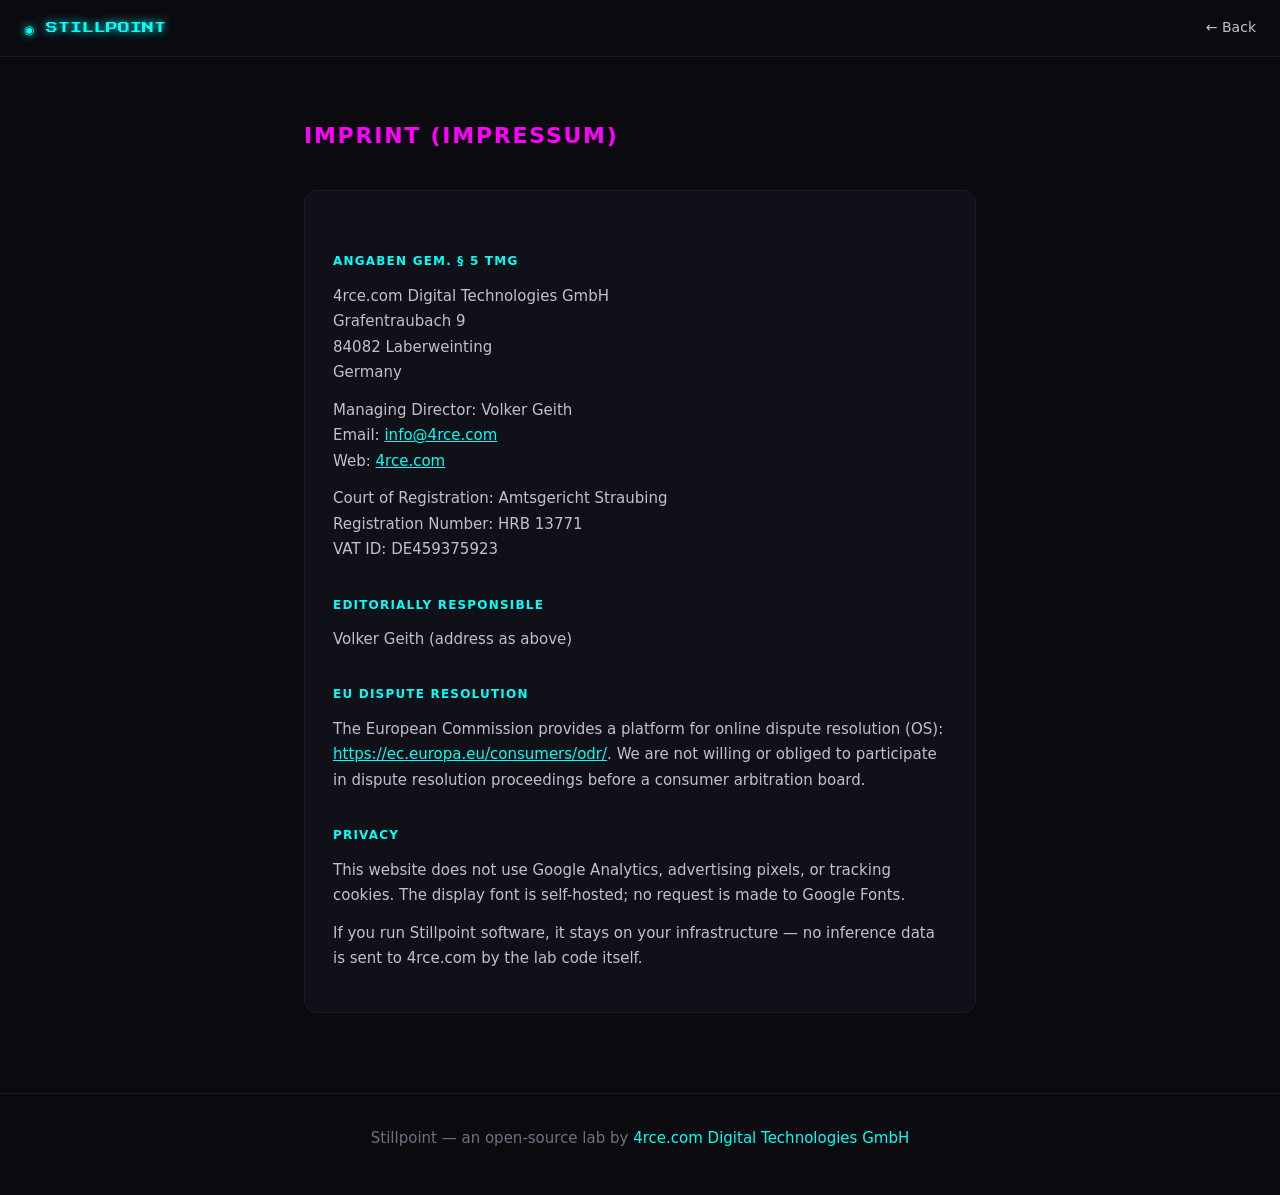
==== imprint.html @ b7e0a00e "Stillpoint website Static site for the Stillpoint lab, served by GitHub Pages at stillpointlab.dev. " ====
<!DOCTYPE html>
<html lang="en">
<head>
    <meta charset="UTF-8">
    <meta name="viewport" content="width=device-width, initial-scale=1.0">
    <title>Imprint — Stillpoint</title>
    <meta name="robots" content="noindex, follow">
    <link rel="canonical" href="https://stillpointlab.dev/imprint.html">
    <link rel="icon" type="image/svg+xml" href="data:image/svg+xml,<svg xmlns=%22http://www.w3.org/2000/svg%22 viewBox=%220 0 100 100%22><circle cx=%2250%22 cy=%2250%22 r=%2230%22 fill=%22none%22 stroke=%22%2300fff7%22 stroke-width=%226%22/><circle cx=%2250%22 cy=%2250%22 r=%228%22 fill=%22%2339ff14%22/></svg>">
    <style>
        @font-face {
            font-family: 'Press Start 2P';
            src: url('fonts/PressStart2P-Regular.ttf') format('truetype');
            font-display: swap;
        }
        *, *::before, *::after { margin: 0; padding: 0; box-sizing: border-box; }
        :root {
            --neon-green: #39ff14; --neon-cyan: #00fff7; --neon-magenta: #ff00ff;
            --dark: #0a0a0f; --dark-card: #101018; --border: #1a1a2e;
            --text: #c0c0d0; --text-dim: #707085;
            --pixel: 'Press Start 2P', ui-monospace, Menlo, Consolas, monospace;
        }
        body {
            font-family: -apple-system, BlinkMacSystemFont, 'Segoe UI', system-ui, sans-serif;
            background: var(--dark); color: var(--text); line-height: 1.7;
        }
        nav {
            padding: 16px 24px; border-bottom: 1px solid var(--border);
            display: flex; align-items: center; justify-content: space-between;
        }
        nav .logo {
            font-family: var(--pixel); font-size: 12px; color: var(--neon-cyan);
            text-shadow: 0 0 10px var(--neon-cyan); text-decoration: none;
        }
        nav a { color: var(--text); text-decoration: none; font-size: 14px; }
        nav a.back:hover { color: var(--neon-green); }
        main { max-width: 720px; margin: 0 auto; padding: 60px 24px 80px; }
        h1 {
            font-size: 22px; letter-spacing: 0.08em; text-transform: uppercase;
            color: var(--neon-magenta); margin-bottom: 36px;
        }
        h2 {
            font-size: 12px; letter-spacing: 0.1em; text-transform: uppercase;
            color: var(--neon-cyan); margin: 32px 0 12px;
        }
        p { font-size: 15px; margin-bottom: 12px; }
        a { color: var(--neon-cyan); }
        .card {
            background: var(--dark-card); border: 1px solid var(--border);
            border-radius: 12px; padding: 28px;
        }
        footer {
            border-top: 1px solid var(--border); padding: 32px 24px;
            text-align: center; font-size: 13px; color: var(--text-dim);
        }
        footer a { color: var(--neon-cyan); text-decoration: none; }
    </style>
</head>
<body>
    <nav>
        <a class="logo" href="index.html">◉ STILLPOINT</a>
        <a class="back" href="index.html">← Back</a>
    </nav>
    <main>
        <h1>Imprint (Impressum)</h1>
        <div class="card">
            <h2>Angaben gem. § 5 TMG</h2>
            <p>
                4rce.com Digital Technologies GmbH<br>
                Grafentraubach 9<br>
                84082 Laberweinting<br>
                Germany
            </p>
            <p>
                Managing Director: Volker Geith<br>
                Email: <a href="mailto:info@4rce.com">info@4rce.com</a><br>
                Web: <a href="https://4rce.com">4rce.com</a>
            </p>
            <p>
                Court of Registration: Amtsgericht Straubing<br>
                Registration Number: HRB 13771<br>
                VAT ID: DE459375923
            </p>
            <h2>Editorially responsible</h2>
            <p>Volker Geith (address as above)</p>
            <h2>EU dispute resolution</h2>
            <p>
                The European Commission provides a platform for online dispute resolution (OS):
                <a href="https://ec.europa.eu/consumers/odr/" rel="noopener noreferrer">https://ec.europa.eu/consumers/odr/</a>.
                We are not willing or obliged to participate in dispute resolution proceedings
                before a consumer arbitration board.
            </p>
            <h2>Privacy</h2>
            <p>
                This website does not use Google Analytics, advertising pixels, or tracking cookies.
                The display font is self-hosted; no request is made to Google Fonts.
            </p>
            <p>
                If you run Stillpoint software, it stays on your infrastructure — no inference
                data is sent to 4rce.com by the lab code itself.
            </p>
        </div>
    </main>
    <footer>
        <p>Stillpoint — an open-source lab by <a href="https://4rce.com">4rce.com Digital Technologies GmbH</a></p>
    </footer>
</body>
</html>
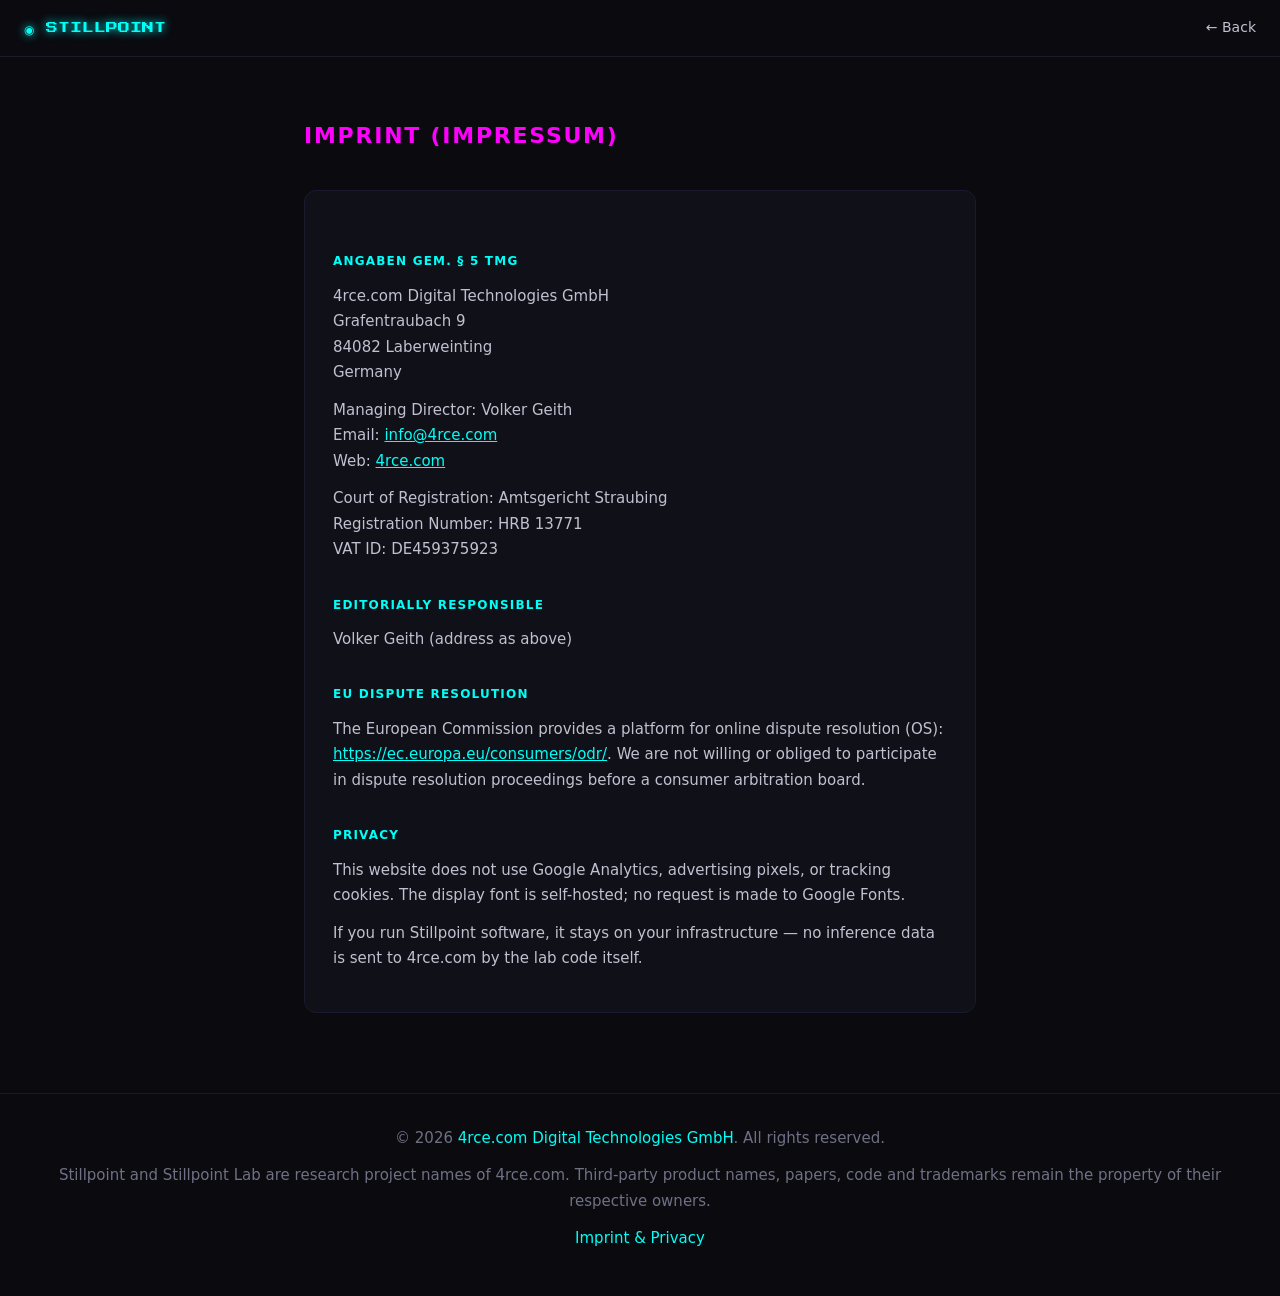
==== commit c8332924: "site: publish scientific whitepapers and SEO Co-authored-by: Cursor <cursoragent@cursor.com>" ====
--- a/imprint.html
+++ b/imprint.html
@@ -102,7 +102,9 @@
         </div>
     </main>
     <footer>
-        <p>Stillpoint — an open-source lab by <a href="https://4rce.com">4rce.com Digital Technologies GmbH</a></p>
+        <p>© 2026 <a href="https://4rce.com">4rce.com Digital Technologies GmbH</a>. All rights reserved.</p>
+        <p>Stillpoint and Stillpoint Lab are research project names of 4rce.com. Third-party product names, papers, code and trademarks remain the property of their respective owners.</p>
+        <p><a href="imprint.html">Imprint &amp; Privacy</a></p>
     </footer>
 </body>
 </html>
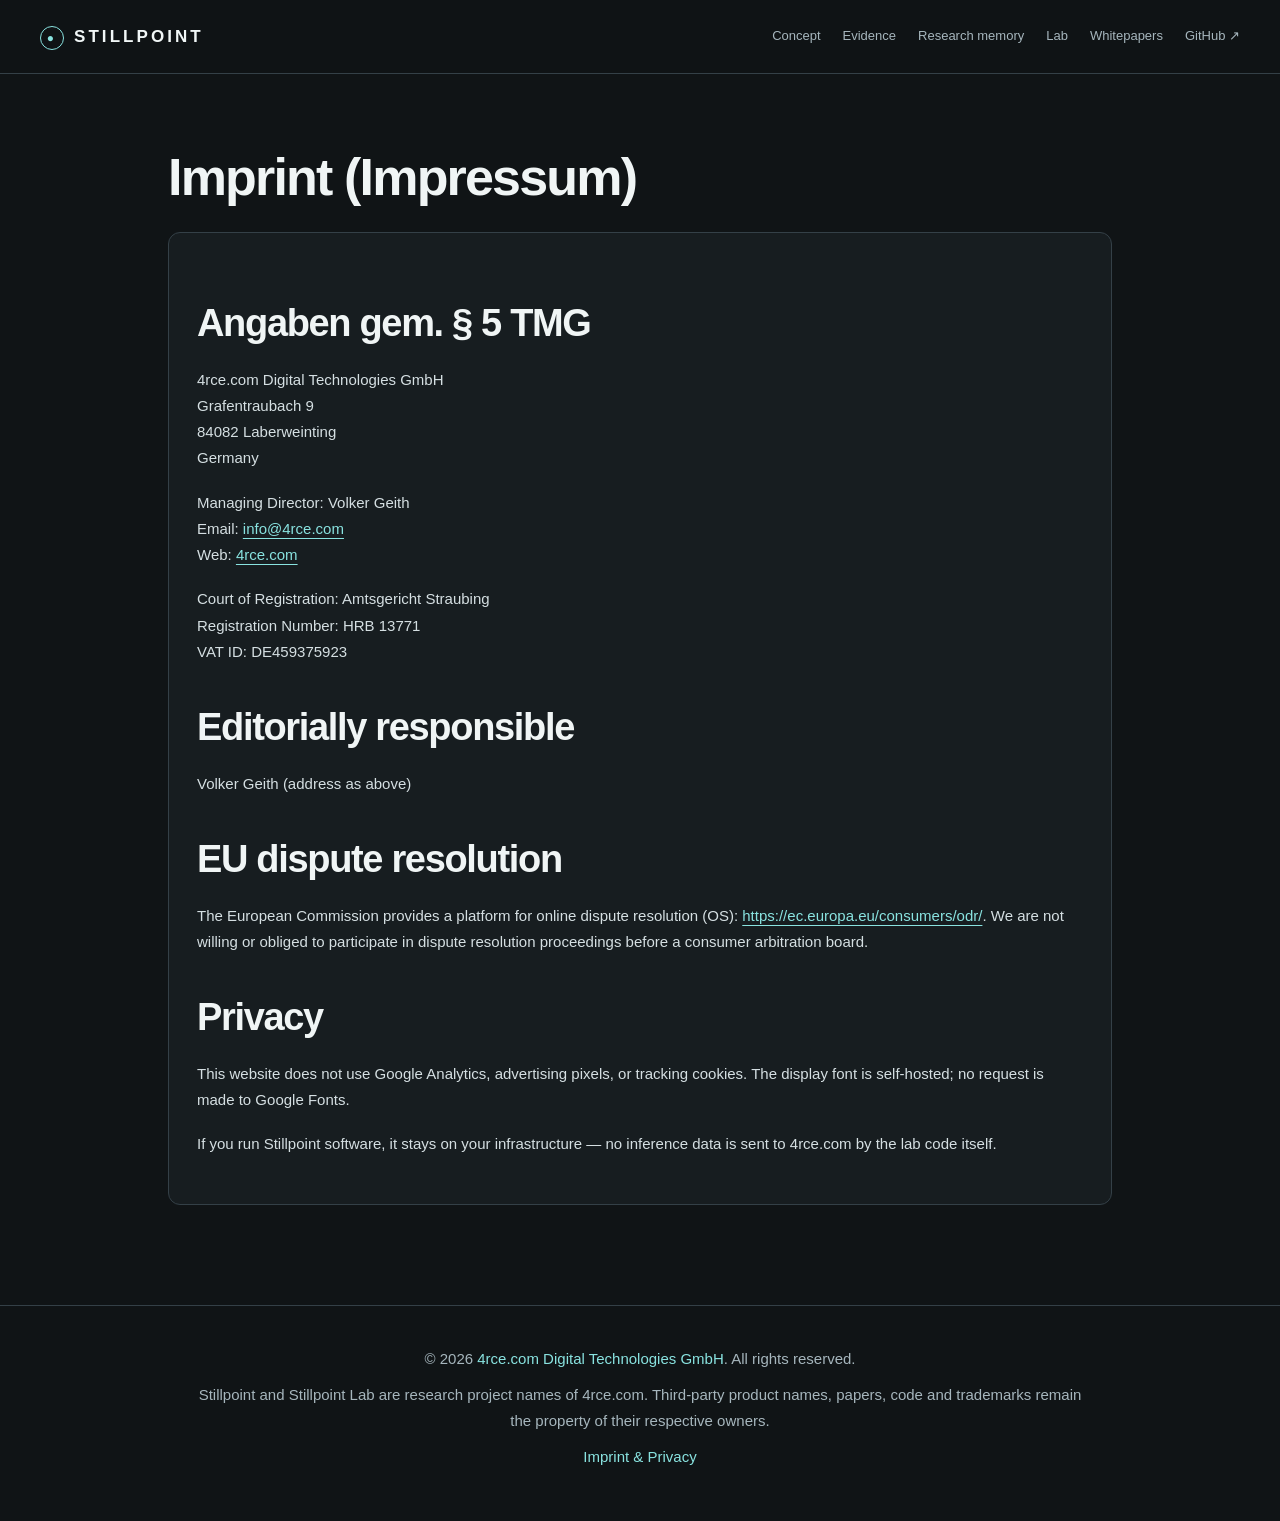
==== commit 0adb137f: "Redesign Stillpoint with interactive living context and consistent evidence Co-authored-by: Cursor <" ====
--- a/imprint.html
+++ b/imprint.html
@@ -55,13 +55,17 @@
         }
         footer a { color: var(--neon-cyan); text-decoration: none; }
     </style>
+    <link rel="stylesheet" href="site.css">
+    <script src="site.js" defer></script>
 </head>
 <body>
-    <nav>
-        <a class="logo" href="index.html">◉ STILLPOINT</a>
-        <a class="back" href="index.html">← Back</a>
+    <a class="skip-link" href="#main">Skip to content</a>
+    <nav class="site-nav" aria-label="Main navigation">
+        <a class="logo" href="index.html" aria-label="Stillpoint home"><span class="logo-symbol" aria-hidden="true">●</span>STILLPOINT</a>
+        <button class="nav-toggle" type="button" aria-expanded="false" aria-controls="site-links" hidden>Menu</button>
+        <div class="links" id="site-links"><a href="index.html#concept">Concept</a><a href="index.html#why">Evidence</a><a href="index.html#research-memory">Research memory</a><a href="index.html#lab">Lab</a><a href="whitepapers.html">Whitepapers</a><a href="https://github.com/dl4rce/lmcache-hybrid-gdn-restore-fix">GitHub ↗</a></div>
     </nav>
-    <main>
+    <main id="main" tabindex="-1">
         <h1>Imprint (Impressum)</h1>
         <div class="card">
             <h2>Angaben gem. § 5 TMG</h2>
--- a/site.css
+++ b/site.css
@@ -0,0 +1,196 @@
+/* Stillpoint shared design system. Static, local assets; no framework or remote fonts. */
+:root {
+  color-scheme: dark;
+  --dark: #101416; --dark-card: #171d20; --card: #171d20; --border: #344047;
+  --text: #d5dfe2; --text-dim: #a6b6bd; --dim: #a6b6bd;
+  --cyan: #89e3e0; --green: #a4daca; --magenta: #e6f0ef; --yellow: #d9c499; --orange: #d4b699;
+  --neon-cyan: var(--cyan); --neon-green: var(--green); --neon-magenta: var(--magenta);
+  --neon-yellow: var(--yellow); --neon-orange: var(--orange);
+  --mono: ui-monospace, 'SF Mono', Menlo, Consolas, monospace;
+  --pixel: -apple-system, BlinkMacSystemFont, 'Segoe UI', sans-serif;
+}
+*, *::before, *::after { box-sizing: border-box; }
+html { scroll-behavior: smooth; scroll-padding-top: 110px; }
+body { margin: 0; font-family: -apple-system, BlinkMacSystemFont, 'Segoe UI', sans-serif; background: var(--dark); color: var(--text); line-height: 1.75; }
+[hidden] { display: none !important; }
+a { color: var(--cyan); text-underline-offset: 4px; overflow-wrap: anywhere; }
+a:hover { color: #edffff; }
+button { font: inherit; cursor: pointer; }
+a:focus-visible, button:focus-visible, input:focus-visible, [tabindex]:focus-visible { outline: 2px solid var(--cyan); outline-offset: 5px; }
+[id] { scroll-margin-top: 110px; }
+.skip-link { position: fixed; top: 8px; left: 16px; z-index: 200; padding: 12px 20px; background: var(--cyan); color: #101416; transform: translateY(-160%); }
+.skip-link:focus { transform: none; }
+nav.site-nav { position: sticky; inset: 0 0 auto; z-index: 100; display: flex; align-items: center; justify-content: space-between; gap: 24px; padding: 18px max(24px, calc((100vw - 1200px) / 2)); background: #101416f2; backdrop-filter: blur(16px); border-bottom: 1px solid var(--border); }
+nav.site-nav .logo { font-family: var(--pixel); font-size: 17px; font-weight: 650; letter-spacing: .18em; color: #f1f7f7; text-decoration: none; text-shadow: none; white-space: nowrap; }
+.logo-symbol { display: inline-grid; place-items: center; width: 24px; height: 24px; margin-right: 10px; border: 1px solid var(--cyan); border-radius: 50%; color: var(--cyan); font-size: 12px; }
+nav.site-nav .links { display: flex; align-items: center; flex-wrap: wrap; gap: 6px 22px; }
+nav.site-nav .links a { margin: 0; padding: 7px 0; color: var(--text-dim); font-size: 13px; text-decoration: none; }
+nav.site-nav .links a:hover, nav.site-nav .links a[aria-current] { color: #fff; }
+.nav-toggle { color: var(--text); background: transparent; border: 1px solid var(--border); padding: 8px 14px; border-radius: 6px; }
+main { max-width: 1000px; margin: 0 auto; padding: 72px 28px 100px; min-width: 0; }
+main.home { max-width: none; padding: 0; }
+h1, h2, h3 { color: #f0f5f5; text-shadow: none; letter-spacing: -.035em; text-transform: none; line-height: 1.2; }
+h1 { font-size: clamp(32px, 4.5vw, 52px); font-weight: 550; margin: 0 0 24px; }
+h2 { font-size: clamp(26px, 3.5vw, 38px); font-weight: 550; margin: 40px 0 20px; }
+h3 { font-size: 20px; font-weight: 600; }
+p { margin: 0 0 18px; }
+.home > section { max-width: 1200px; margin: 0 auto; padding: 84px 28px; border-bottom: 1px solid var(--border); }
+.home h2 { text-align: left; margin: 8px 0 20px; }
+.eyebrow, .section-kicker { font: 11px/1.6 var(--mono); letter-spacing: .14em; text-transform: uppercase; color: var(--cyan); margin-bottom: 24px; }
+.section-sub, .lede { color: var(--text-dim); max-width: 720px; font-size: 17px; margin-bottom: 32px; }
+.btn, .download { display: inline-flex; align-items: center; justify-content: center; gap: 12px; padding: 12px 20px; border: 1px solid var(--cyan); border-radius: 5px; background: var(--cyan); color: #102124; text-decoration: none; font-size: 14px; font-weight: 600; box-shadow: none; }
+.btn:hover, .download:hover { background: #b8f2ed; color: #102124; box-shadow: none; }
+.btn-secondary { background: transparent; color: var(--text); border-color: var(--border); }
+.btn-secondary:hover { background: #263438; color: #fff; }
+.cta-row { display: flex; flex-wrap: wrap; gap: 12px; margin: 28px 0; }
+.home .hero { display: grid; grid-template-columns: 1fr 1.15fr; gap: 48px; align-items: center; min-height: 760px; padding-top: 64px; padding-bottom: 64px; }
+.hero h1 { font-size: clamp(46px, 5.2vw, 74px); line-height: 1.04; max-width: 560px; margin-bottom: 28px; }
+.hero h1 em { font-style: normal; color: var(--cyan); }
+.hero .sub { font-size: 18px; max-width: 470px; color: var(--text-dim); }
+.hero-proof { border-top: 1px solid var(--border); padding-top: 20px; font-size: 13px; max-width: 440px; color: var(--text-dim); }
+.hero-proof strong { color: var(--green); }
+.context-figure { margin: 0; min-width: 0; border: 1px solid var(--border); border-radius: 14px; background: #141b1e; overflow: hidden; }
+.figure-head { display: flex; justify-content: space-between; gap: 16px; padding: 18px 22px; border-bottom: 1px solid var(--border); font: 10px var(--mono); letter-spacing: .1em; text-transform: uppercase; color: var(--text-dim); }
+.figure-head span:first-child { color: var(--cyan); }
+.context-scene { height: 360px; position: relative; perspective: 950px; overflow: hidden; background: radial-gradient(ellipse at 50% 50%, #21404666, transparent 65%), linear-gradient(#9ac1c508 1px, transparent 1px), linear-gradient(90deg, #9ac1c508 1px, transparent 1px); background-size: auto, 32px 32px, 32px 32px; }
+.scene-label { position: absolute; left: 22px; top: 18px; font: 11px var(--mono); color: var(--text-dim); z-index: 2; }
+.runtime-world { position: absolute; left: 50%; top: 43%; width: 240px; height: 170px; margin: -85px -120px; transform-style: preserve-3d; transform: rotateX(54deg) rotateZ(-28deg); transition: opacity .5s, transform .7s; }
+.recurrent-core { position: absolute; width: 76px; height: 76px; top: 47px; left: 22px; transform-style: preserve-3d; transform: translateZ(45px); }
+.core-face { position: absolute; inset: 0; border: 1px solid #b6faf3; background: #367a7cbb; box-shadow: inset 0 0 28px #97e9dc22; }
+.core-face.front { transform: translateZ(38px); }
+.core-face.back { transform: translateZ(-38px); }
+.core-face.left { transform: rotateY(90deg) translateZ(-38px); }
+.core-face.right { transform: rotateY(90deg) translateZ(38px); }
+.core-face.top { transform: rotateX(90deg) translateZ(38px); }
+.core-face.bottom { transform: rotateX(90deg) translateZ(-38px); }
+.kv-layer { position: absolute; left: 122px; top: 30px; width: 114px; height: 120px; border: 1px solid #b5c6da99; background: linear-gradient(135deg, #adbed826, #adbed805); transform: translateZ(var(--z)); transition: width .65s, opacity .5s; }
+.kv-layer:nth-child(2) { --z: -24px; }
+.kv-layer:nth-child(3) { --z: 0px; }
+.kv-layer:nth-child(4) { --z: 24px; }
+.kv-layer:nth-child(5) { --z: 48px; }
+.kv-layer:nth-child(6) { --z: 72px; }
+.context-scene[data-volume="short"] .kv-layer { width: 64px; }
+.context-scene[data-volume="short"] .kv-layer:nth-child(n+5) { opacity: 0; }
+.context-scene[data-step="select"] .runtime-world { opacity: .28; }
+.context-scene[data-step="restart"] .runtime-world { opacity: 0; transform: rotateX(54deg) rotateZ(-28deg) translateZ(-40px); }
+.engine-off { position: absolute; top: 40%; left: 0; right: 0; text-align: center; color: var(--text-dim); opacity: 0; font: 13px var(--mono); }
+.context-scene[data-step="restart"] .engine-off { opacity: 1; }
+.disk-checkpoint { position: absolute; left: 50%; bottom: 23px; transform: translateX(-50%); width: 78%; border: 1px dashed #526268; border-radius: 6px; padding: 12px 16px; background: #151d20; font: 11px/1.6 var(--mono); color: var(--text-dim); }
+.disk-checkpoint strong { color: var(--text-dim); font-weight: 500; }
+.checkpoint-payload { display: flex; gap: 12px; margin-top: 6px; visibility: hidden; }
+.checkpoint-payload span { border: 1px solid #6eb8b2; border-radius: 2px; padding: 2px 8px; color: var(--cyan); }
+.context-scene[data-step="persist"] .disk-checkpoint, .context-scene[data-step="restart"] .disk-checkpoint, .context-scene[data-step="restore"] .disk-checkpoint { border-style: solid; border-color: #6eb8b2; }
+.context-scene[data-step="persist"] .checkpoint-payload, .context-scene[data-step="restart"] .checkpoint-payload, .context-scene[data-step="restore"] .checkpoint-payload { visibility: visible; }
+.diagram-legend { display: flex; gap: 20px; flex-wrap: wrap; padding: 0 22px 16px; color: var(--text-dim); font-size: 11px; }
+.diagram-legend span::before { content: ''; display: inline-block; width: 8px; height: 8px; background: var(--cyan); margin-right: 7px; }
+.diagram-legend span:last-child::before { background: #b5c6da; }
+.diagram-controls { padding: 18px 22px; border-top: 1px solid var(--border); }
+.context-steps { display: flex; flex-wrap: wrap; gap: 6px; margin-bottom: 16px; }
+.context-steps button { flex: 1; min-width: 67px; padding: 9px 4px; border: 1px solid var(--border); border-radius: 4px; font-size: 11px; color: var(--text-dim); background: transparent; }
+.context-steps button[aria-pressed="true"] { color: #112123; background: var(--cyan); border-color: var(--cyan); }
+.volume-control { display: flex; align-items: center; flex-wrap: wrap; gap: 10px; font-size: 11px; color: var(--text-dim); }
+.volume-control button, .motion-control { padding: 6px 10px; border: 1px solid var(--border); border-radius: 4px; background: #1b272c; color: var(--text); font-size: 11px; }
+.context-figure figcaption { margin: 0; padding: 0 22px 22px; min-height: 114px; font-size: 12px; color: var(--text-dim); }
+.context-figure figcaption strong { display: block; color: #ecf7f6; margin-bottom: 5px; font-size: 14px; }
+.motion-control { margin: 14px 0 0; }
+.evidence-layout { display: grid; grid-template-columns: 1.5fr 1fr; gap: 32px; }
+.evidence-chart { margin: 0; padding: 30px; background: var(--card); border: 1px solid var(--border); border-radius: 10px; }
+.bar-row { margin: 20px 0 26px; }
+.bar-label { display: flex; justify-content: space-between; flex-wrap: wrap; gap: 8px; font-size: 14px; margin-bottom: 10px; }
+.bar-label strong { color: #eef5f5; font: 18px var(--mono); }
+.bar-track { height: 20px; background: #273237; border-radius: 3px; overflow: hidden; }
+.bar { height: 100%; background: #91a7b0; width: 100%; }
+.bar.restored { width: 13.1339%; background: var(--cyan); }
+.evidence-chart figcaption { font-size: 12px; color: var(--text-dim); }
+.evidence-summary { padding: 12px 0; }
+.evidence-summary .metric { font-size: 68px; font-weight: 450; letter-spacing: -.06em; color: var(--cyan); line-height: 1.1; }
+.evidence-summary p { color: var(--text-dim); font-size: 14px; }
+.evidence-summary ul { padding-left: 20px; font-size: 14px; }
+.evidence-context, .boundary-note { margin-top: 28px; padding: 20px 24px; border-left: 2px solid #68898b; background: #182226; color: var(--text-dim); font-size: 14px; }
+.concept-grid, .why-grid, .pipeline { display: grid; grid-template-columns: repeat(2, minmax(0, 1fr)); gap: 24px; }
+.concept-card, .why-card, .pipe-node { border: 1px solid var(--border); background: var(--card); border-radius: 9px; padding: 28px; }
+.concept-card h3, .why-card h3, .pipe-node h3 { margin: 0 0 14px; }
+.concept-card p, .why-card p, .pipe-node p { color: var(--text-dim); font-size: 15px; margin: 0; }
+.pipeline { grid-template-columns: repeat(3, minmax(0, 1fr)); }
+.pipe-node .step-number { font: 12px var(--mono); color: var(--cyan); display: block; margin-bottom: 25px; }
+.pipe-badge { display: inline-block; margin-top: 20px; border-top: 1px solid var(--border); padding-top: 12px; color: var(--cyan); font: 11px var(--mono); }
+.memory-intro { text-align: left; margin: 0 0 36px; max-width: 740px; }
+.memory-scene { background: radial-gradient(ellipse at 50% 50%, #244044 0%, #172024 45%, #101416 75%); border: 1px solid var(--border); height: 390px; }
+.memory-scene::after { background: linear-gradient(transparent 85%, #101416); }
+.memory-axis { background: radial-gradient(circle, #d5f5f2, #7ebcb988 15%, #73bbb530 45%, transparent 70%); box-shadow: 0 0 35px #6cd6c733; }
+.memory-orbit.second { border-color: #9bb7c560; }
+.second .memory-signal { background: #b5d4d6; box-shadow: 0 0 15px #81b7b9; }
+.memory-label.bottom { color: #b2c7cc; }
+.memory-world, .memory-orbit { animation-play-state: paused; }
+.motion-enabled .memory-scene.in-view:not(.paused) .memory-world, .motion-enabled .memory-scene.in-view:not(.paused) .memory-orbit { animation-play-state: running; }
+.memory-boundary { background: #182226; border-color: #68898b; }
+.lab-box { border: 0; padding: 0; }
+.lab-box > p { max-width: 740px; }
+.patch-box { background: var(--card); border: 1px solid var(--border); border-radius: 9px; padding: 28px; margin: 28px 0; }
+.patch-head { font: 12px/1.6 var(--mono); color: var(--cyan); margin-bottom: 16px; }
+.patch-box p { font-size: 15px; color: var(--text-dim); }
+.patch-box strong { color: #e8f0f1; }
+.patch-sha { display: flex; flex-wrap: wrap; gap: 8px; border-top: 1px solid var(--border); padding-top: 18px; font: 12px/1.8 var(--mono); }
+.pin-list { display: grid; gap: 10px; }
+.pin-item { display: flex; justify-content: space-between; gap: 18px; padding: 20px 0; border-top: 1px solid var(--border); font-size: 14px; }
+.pin-id { font: 12px var(--mono); color: var(--cyan); margin-right: 16px; }
+.status-done { color: var(--green); white-space: nowrap; }
+.status-active, .status-next { color: var(--text-dim); white-space: nowrap; }
+.table-scroll { overflow-x: auto; max-width: 100%; margin: 20px 0; border: 1px solid var(--border); border-radius: 6px; }
+.table-scroll table { min-width: 620px; width: 100%; margin: 0; font-size: 12px; border-collapse: collapse; }
+.table-scroll th, .table-scroll td { padding: 12px 14px; border-bottom: 1px solid var(--border); }
+.table-scroll th { color: #c0d0d5; font-size: 11px; }
+.card, .executive, .paper, .setup, .abstract, .credit, .note { border-color: var(--border); }
+.card, .result-card { padding: 28px; }
+.executive h2, .result-card h2, .paper h2 { font-size: 23px; letter-spacing: -.025em; }
+.principle, .note { background: #25251f; color: #d9c499; border-color: #67604e; }
+footer { border-top: 1px solid var(--border); padding: 40px 28px; text-align: center; color: var(--text-dim); font-size: 12px; }
+footer p { max-width: 900px; margin: 0 auto 10px; }
+footer a { color: var(--cyan); }
+.no-motion *, .no-motion *::before, .no-motion *::after { transition: none !important; animation-play-state: paused !important; }
+@media (max-width: 1000px) {
+  .home .hero { grid-template-columns: 1fr 1fr; gap: 28px; }
+  nav.site-nav { padding: 16px 24px; }
+  nav.site-nav .links { gap: 4px 14px; }
+  .hero h1 { font-size: 52px; }
+}
+@media (max-width: 780px) {
+  nav.site-nav { flex-wrap: wrap; gap: 12px; }
+  nav.site-nav .links { width: 100%; }
+  .js nav.site-nav .nav-toggle { display: block; }
+  .js nav.site-nav .links { display: none; }
+  .js nav.site-nav .links.is-open { display: flex; flex-direction: column; align-items: stretch; gap: 0; }
+  nav.site-nav .links a { padding: 10px 0; }
+  .home .hero, .evidence-layout, .memory-layout { grid-template-columns: 1fr; }
+  .home .hero { min-height: auto; padding-top: 48px; }
+  .hero h1 { font-size: clamp(44px, 9vw, 68px); }
+  .hero .sub { max-width: 600px; }
+  .context-figure { max-width: 600px; width: 100%; }
+  .concept-grid, .why-grid, .pipeline { grid-template-columns: 1fr; }
+  .home > section { padding: 56px 22px; }
+  .pin-item { flex-wrap: wrap; }
+  main { padding: 48px 22px 72px; }
+  .card, .result-card, .patch-box, .evidence-chart { padding: 22px; }
+  .executive-grid, .setup { grid-template-columns: 1fr; }
+  .structure ol { columns: 1; }
+  .papers { grid-template-columns: 1fr; }
+}
+@media (min-width: 781px) { nav.site-nav .nav-toggle { display: none; } }
+@media (max-width: 380px) {
+  .runtime-world { scale: .85; }
+  .figure-head, .diagram-controls { padding-inline: 16px; }
+  .context-steps { gap: 4px; }
+  .context-steps button { min-width: 62px; }
+  .disk-checkpoint { width: 88%; }
+}
+@media (prefers-reduced-motion: reduce) {
+  html { scroll-behavior: auto; }
+  *, *::before, *::after { animation: none !important; transition: none !important; }
+}
+@media print {
+  :root { color-scheme: light; --text: #111; --text-dim: #333; --dim: #333; --dark: #fff; --card: #fff; --dark-card: #fff; --cyan: #16545a; }
+  nav.site-nav, .skip-link, button, .context-figure, .memory-figure { display: none !important; }
+  body, main { background: white; color: #111; }
+  h1, h2, h3, strong { color: #111; }
+  .table-scroll { overflow: visible; }
+}
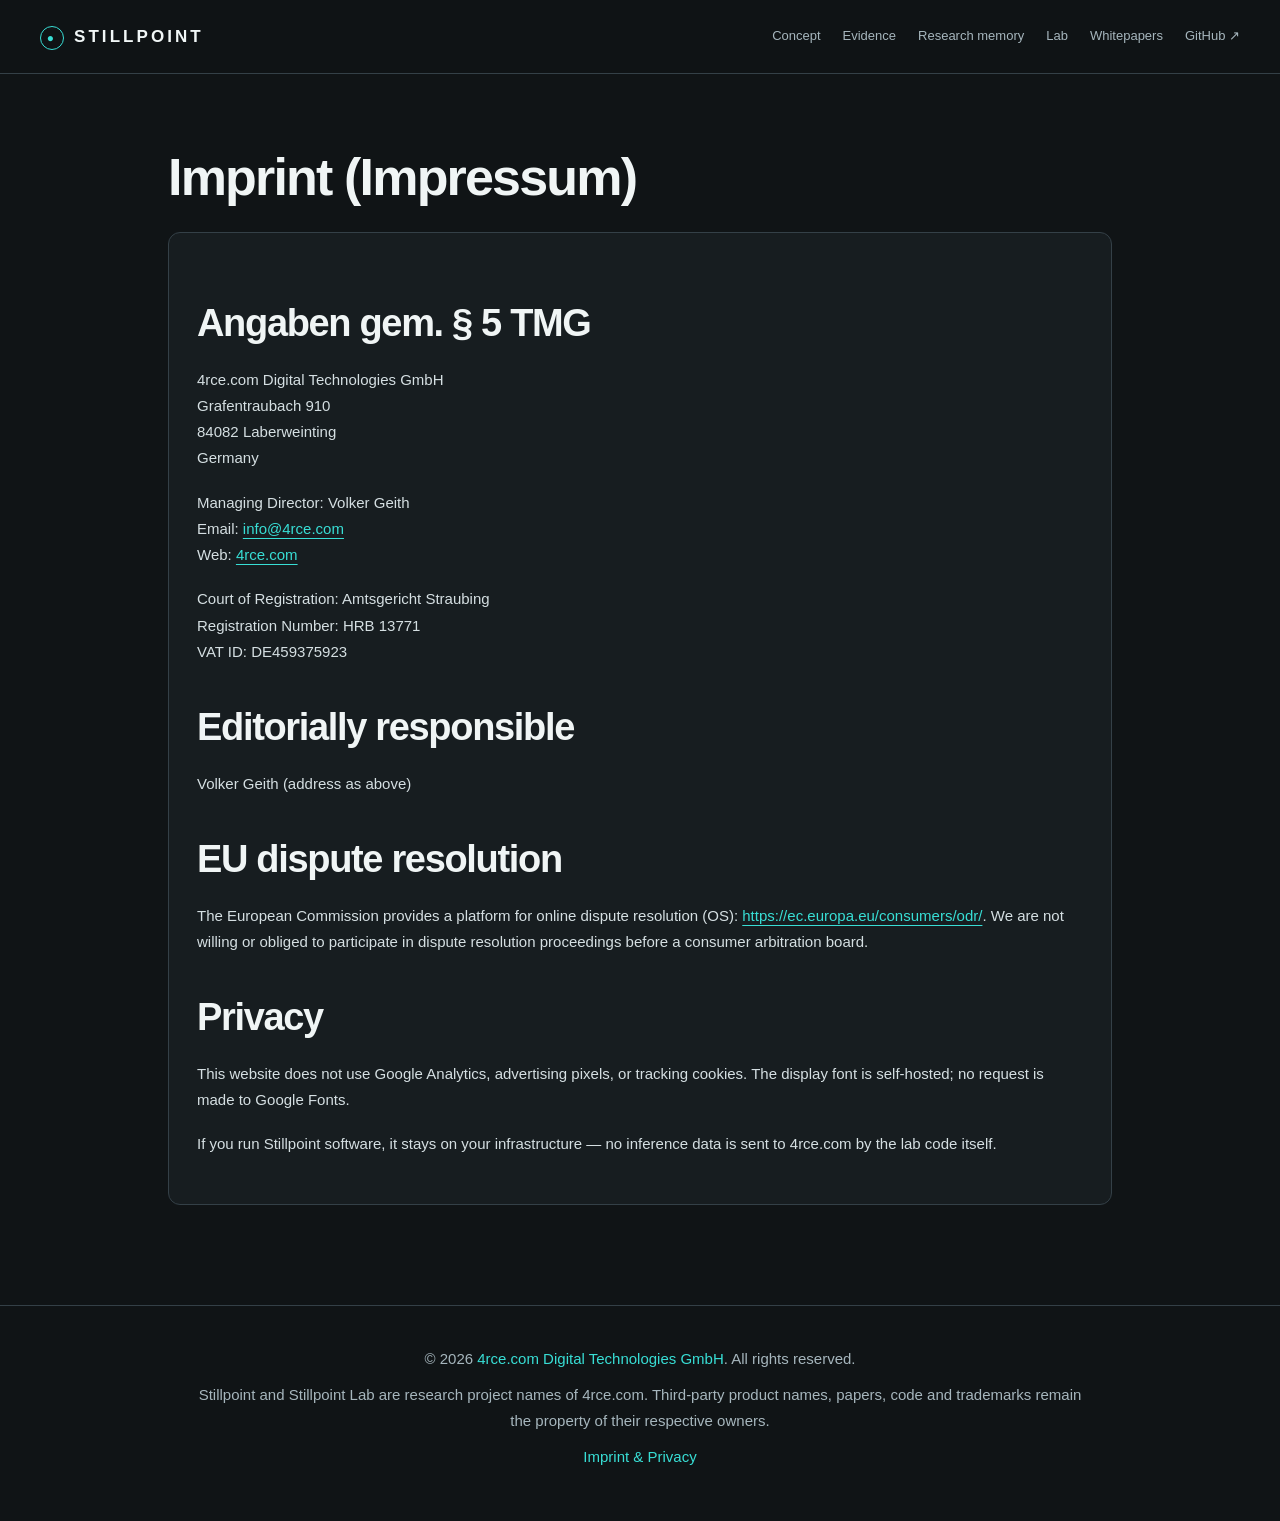
==== commit eb91b306: "Fix house number in imprint address The imprint stated Grafentraubach 9. The registered address of 4" ====
--- a/imprint.html
+++ b/imprint.html
@@ -71,7 +71,7 @@
             <h2>Angaben gem. § 5 TMG</h2>
             <p>
                 4rce.com Digital Technologies GmbH<br>
-                Grafentraubach 9<br>
+                Grafentraubach 910<br>
                 84082 Laberweinting<br>
                 Germany
             </p>
--- a/site.css
+++ b/site.css
@@ -3,7 +3,8 @@
   color-scheme: dark;
   --dark: #101416; --dark-card: #171d20; --card: #171d20; --border: #344047;
   --text: #d5dfe2; --text-dim: #a6b6bd; --dim: #a6b6bd;
-  --cyan: #89e3e0; --green: #a4daca; --magenta: #e6f0ef; --yellow: #d9c499; --orange: #d4b699;
+  --cyan: #38ded5; --green: #4de0a5; --magenta: #b69aff; --yellow: #f2bc62; --orange: #ff9285;
+  --kv: var(--magenta); --storage: var(--yellow); --cold: var(--orange); --restored: var(--green);
   --neon-cyan: var(--cyan); --neon-green: var(--green); --neon-magenta: var(--magenta);
   --neon-yellow: var(--yellow); --neon-orange: var(--orange);
   --mono: ui-monospace, 'SF Mono', Menlo, Consolas, monospace;
@@ -147,6 +148,49 @@
 footer { border-top: 1px solid var(--border); padding: 40px 28px; text-align: center; color: var(--text-dim); font-size: 12px; }
 footer p { max-width: 900px; margin: 0 auto 10px; }
 footer a { color: var(--cyan); }
+/* A shared semantic palette: component identity survives storage and restore. */
+.core-face { border-color: var(--cyan); background: #168e91b3; box-shadow: inset 0 0 28px #38ded540, 0 0 14px #38ded520; }
+.kv-layer { border-color: #b69affcc; background: linear-gradient(135deg, #9670f54d, #9670f514); }
+.context-scene[data-step="select"] .runtime-world { opacity: .72; }
+.checkpoint-payload span { border-color: var(--cyan); }
+.checkpoint-payload span:last-child { border-color: var(--kv); color: var(--kv); }
+.context-scene:is([data-step="persist"], [data-step="restart"], [data-step="restore"]) .disk-checkpoint { border-color: var(--storage); background: #30271a; }
+.context-scene:is([data-step="persist"], [data-step="restart"], [data-step="restore"]) .disk-checkpoint strong { color: var(--storage); }
+.diagram-legend .legend-kv::before { background: var(--kv); }
+.diagram-legend .legend-storage::before { background: var(--storage); }
+.diagram-legend .legend-restored::before { background: var(--restored); }
+.context-steps button[data-context-step="persist"][aria-pressed="true"] { background: var(--storage); border-color: var(--storage); }
+.context-steps button[data-context-step="restore"][aria-pressed="true"] { background: var(--restored); border-color: var(--restored); }
+.context-steps button[data-context-step="restart"][aria-pressed="true"] { background: var(--cold); border-color: var(--cold); }
+/* Animate the core inside the state-controlled runtime, never the runtime transform. */
+.recurrent-core { animation: core-float 6s ease-in-out infinite paused; }
+@keyframes core-float { 0%, 100% { transform: translateZ(45px) rotateZ(-4deg); } 50% { transform: translateZ(64px) rotateZ(8deg); } }
+.motion-enabled .context-scene.in-view:not([data-step="restart"]) .recurrent-core { animation-play-state: running; }
+/* No transitions on lifecycle state: finite WAAPI flows truly pause at their current frame. */
+.runtime-world, .kv-layer { transition: none; }
+.state-flow { position: absolute; z-index: 3; top: 43%; opacity: 0; padding: 3px 8px; border: 1px solid currentColor; border-radius: 4px; background: #102327; color: var(--cyan); font: 11px var(--mono); pointer-events: none; }
+.flow-gdn { left: 29%; }
+.flow-kv { left: 60%; color: var(--kv); background: #251e36; }
+.context-scene[data-step="compile"] .state-flow::before { content: 'tokens → '; }
+.context-scene[data-step="restore"] .state-flow span { display: inline-block; transform: rotate(180deg); }
+.restore-success { position: absolute; top: 59%; width: 100%; text-align: center; font: 11px var(--mono); color: var(--restored); visibility: hidden; }
+.context-scene[data-step="restore"] .restore-success { visibility: visible; }
+.bar { background: var(--cold); transform-origin: left center; }
+.bar.restored { background: var(--restored); }
+.bar-row:first-of-type .bar-label span { color: var(--cold); }
+.bar-row:nth-of-type(2) .bar-label span { color: var(--restored); }
+.evidence-chart figcaption { margin-top: 20px; }
+.evidence-summary .metric { color: var(--restored); }
+.concept-card:first-child { border-top: 2px solid var(--cyan); }
+.concept-card:last-child { border-top: 2px solid var(--kv); }
+.concept-card:last-child .eyebrow { color: var(--kv); }
+.pipe-node:nth-child(2) .step-number, .pipe-node:nth-child(2) .pipe-badge { color: var(--storage); }
+.pipe-node:nth-child(3) .step-number, .pipe-node:nth-child(3) .pipe-badge { color: var(--restored); }
+/* Flaiwheel stays a distinct knowledge metaphor, not KV transfer. */
+.memory-plane { border-color: #38ded580; }
+.memory-orbit.second { border-color: #38ded580; }
+.second .memory-signal { background: var(--cyan); box-shadow: 0 0 18px #38ded5; }
+button:disabled { cursor: default; opacity: .65; }
 .no-motion *, .no-motion *::before, .no-motion *::after { transition: none !important; animation-play-state: paused !important; }
 @media (max-width: 1000px) {
   .home .hero { grid-template-columns: 1fr 1fr; gap: 28px; }
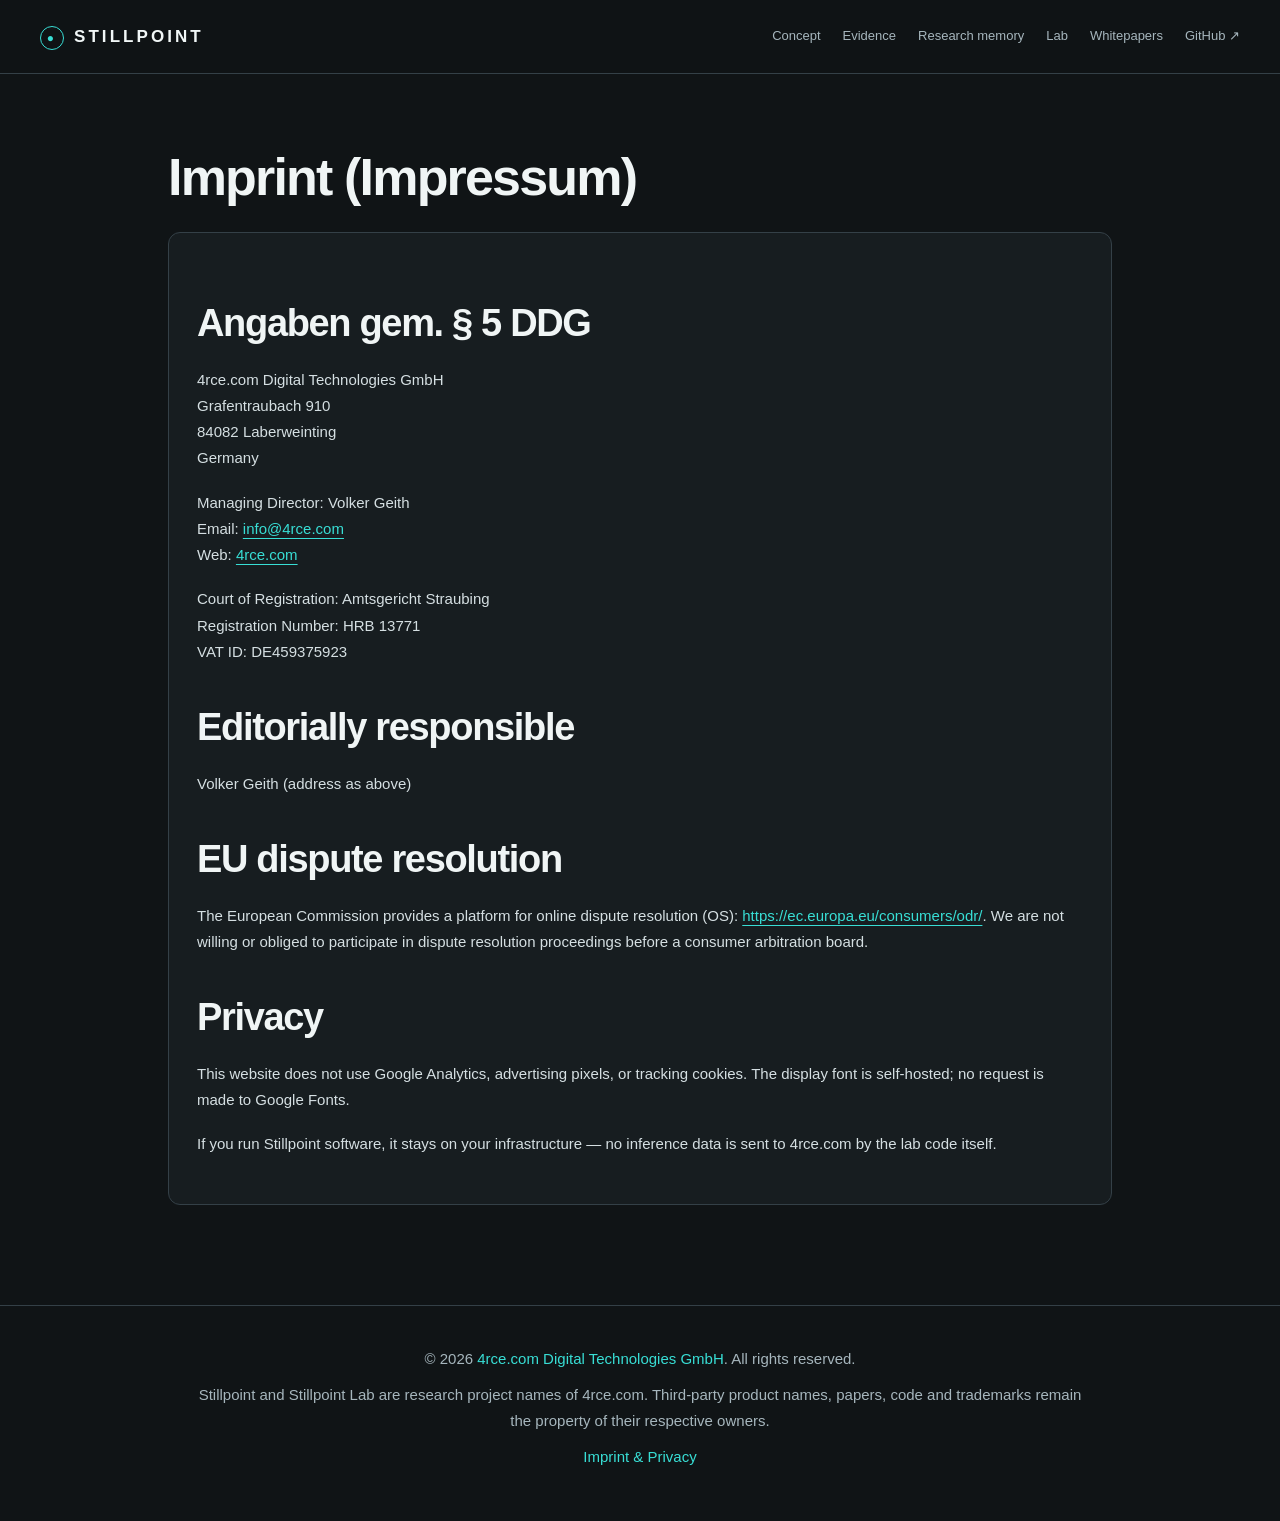
==== commit d3d16a18: "Update imprint citation to the current statutory basis The imprint cited § 5 TMG, which was replaced" ====
--- a/imprint.html
+++ b/imprint.html
@@ -68,7 +68,7 @@
     <main id="main" tabindex="-1">
         <h1>Imprint (Impressum)</h1>
         <div class="card">
-            <h2>Angaben gem. § 5 TMG</h2>
+            <h2>Angaben gem. § 5 DDG</h2>
             <p>
                 4rce.com Digital Technologies GmbH<br>
                 Grafentraubach 910<br>
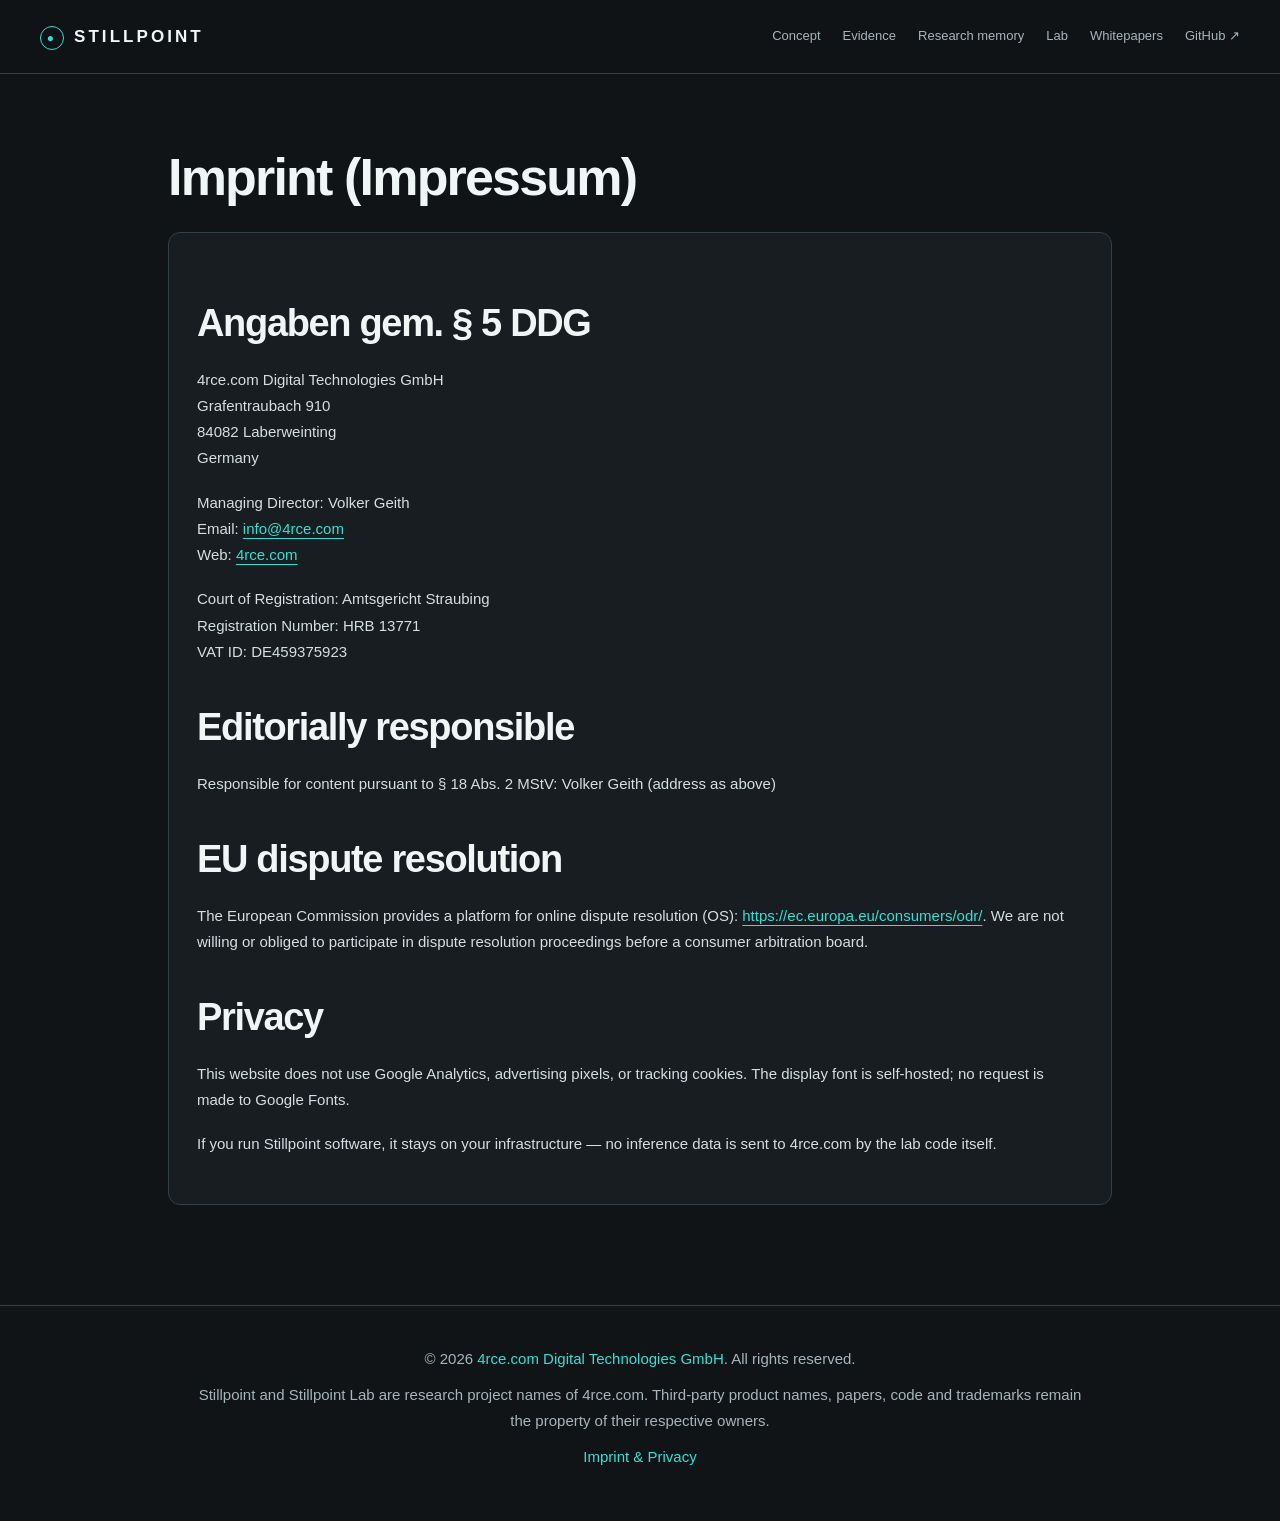
==== commit bef8e741: "Cite § 18 Abs. 2 MStV on the editorially-responsible line This was the last imprint in the family th" ====
--- a/imprint.html
+++ b/imprint.html
@@ -86,7 +86,7 @@
                 VAT ID: DE459375923
             </p>
             <h2>Editorially responsible</h2>
-            <p>Volker Geith (address as above)</p>
+            <p>Responsible for content pursuant to § 18 Abs. 2 MStV: Volker Geith (address as above)</p>
             <h2>EU dispute resolution</h2>
             <p>
                 The European Commission provides a platform for online dispute resolution (OS):
